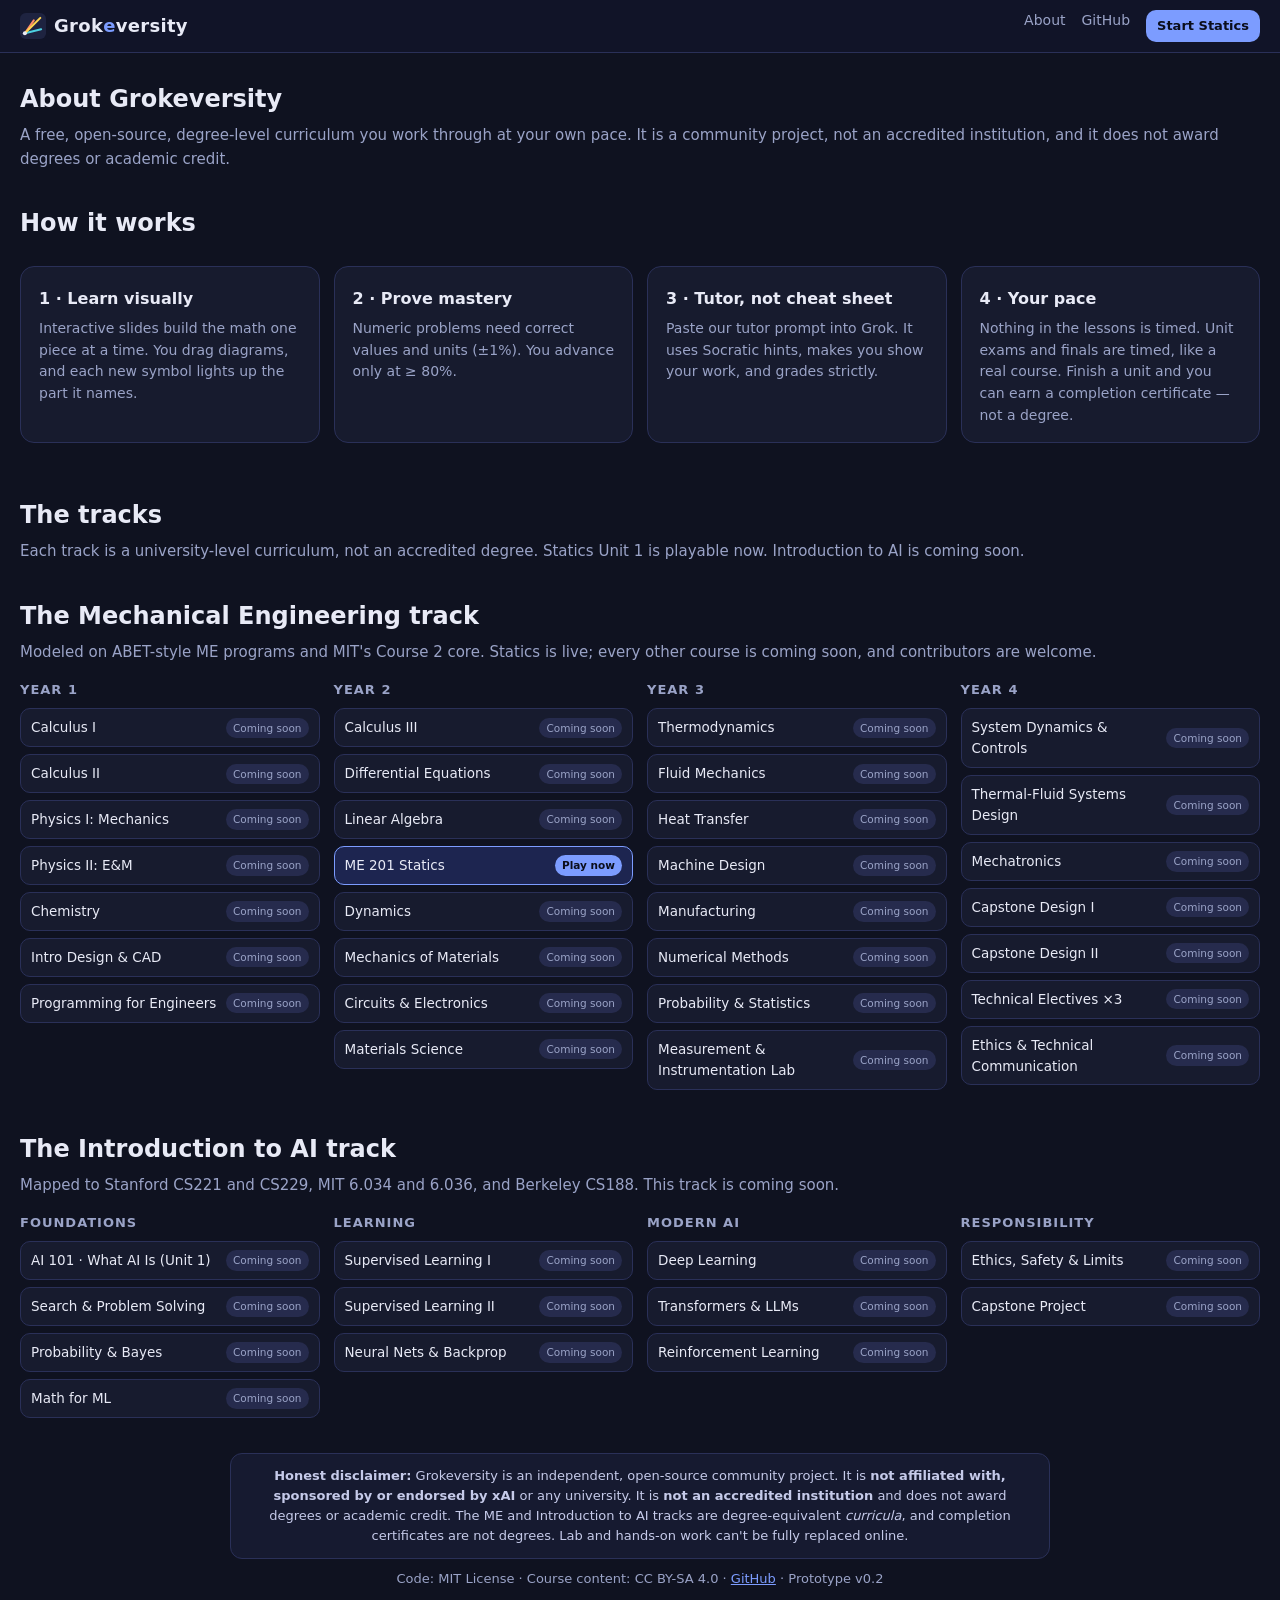
==== prototype/about.html @ 7344899f "Make the hook box draggable with a short Drag the box hint. The first Statics slide now tells you to" ====
<!doctype html>
<html lang="en">
<head>
<meta charset="utf-8">
<meta name="viewport" content="width=device-width, initial-scale=1, viewport-fit=cover">
<meta http-equiv="Cache-Control" content="no-cache, no-store, must-revalidate">
<meta http-equiv="Pragma" content="no-cache">
<title>About — Grokeversity</title>
<meta name="description" content="How Grokeversity works, and the Mechanical Engineering and Introduction to AI curricula. A community project; not an accredited degree.">
<meta name="theme-color" content="#0f1220">
<meta property="og:type" content="website">
<meta property="og:site_name" content="Grokeversity">
<meta property="og:title" content="About — Grokeversity">
<meta property="og:description" content="How Grokeversity works, and the planned Mechanical Engineering and Introduction to AI curricula. Free and open source. Not an accredited degree.">
<meta property="og:image" content="https://ankela.github.io/grokeversity/assets/og.png">
<meta property="og:image:width" content="1200">
<meta property="og:image:height" content="630">
<meta property="og:image:alt" content="Grokeversity: Mechanical Engineering and Introduction to AI. Interactive, university-level lessons.">
<meta property="og:url" content="https://ankela.github.io/grokeversity/about.html">
<meta name="twitter:card" content="summary_large_image">
<meta name="twitter:title" content="About — Grokeversity">
<meta name="twitter:description" content="How Grokeversity works, and the planned Mechanical Engineering and Introduction to AI curricula.">
<meta name="twitter:image" content="https://ankela.github.io/grokeversity/assets/og.png">
<link rel="icon" href="assets/favicon.svg" type="image/svg+xml">
<link rel="icon" href="assets/favicon-32.png" sizes="32x32" type="image/png">
<link rel="apple-touch-icon" href="assets/apple-touch-icon.png">
<link rel="stylesheet" href="app.css?v=048348e5">
</head>
<body class="about">
<header class="top">
  <a class="logo" href="./"><img src="assets/favicon.svg" alt=""><span>Grok<b>e</b>versity</span></a>
  <nav>
    <a href="about.html" aria-current="page">About</a>
    <a href="https://github.com/ANKELA/grokeversity" rel="noopener noreferrer">GitHub</a>
    <a class="btn sm" href="statics/unit-1.html?v=048348e5">Start Statics</a>
  </nav>
</header>

<div class="wrap about-page">
  <h1 class="sec-title" style="margin-top:28px">About Grokeversity</h1>
  <p class="sec-sub">A free, open-source, degree-level curriculum you work through at your own pace. It is a community project, not an accredited institution, and it does not award degrees or academic credit.</p>

  <h2 class="sec-title" id="how">How it works</h2>
  <div class="how">
    <div class="card"><h3>1 · Learn visually</h3><p>Interactive slides build the math one piece at a time. You drag diagrams, and each new symbol lights up the part it names.</p></div>
    <div class="card"><h3>2 · Prove mastery</h3><p>Numeric problems need correct values and units (±1%). You advance only at ≥ 80%.</p></div>
    <div class="card"><h3>3 · Tutor, not cheat sheet</h3><p>Paste our tutor prompt into Grok. It uses Socratic hints, makes you show your work, and grades strictly.</p></div>
    <div class="card"><h3>4 · Your pace</h3><p>Nothing in the lessons is timed. Unit exams and finals are timed, like a real course. Finish a unit and you can earn a completion certificate — not a degree.</p></div>
  </div>

  <h2 class="sec-title" id="tracks">The tracks</h2>
  <p class="sec-sub">Each track is a university-level curriculum, not an accredited degree. Statics Unit 1 is playable now. Introduction to AI is coming soon.</p>

  <h2 class="sec-title" id="track">The Mechanical Engineering track</h2>
  <p class="sec-sub">Modeled on ABET-style ME programs and MIT's Course 2 core. Statics is live; every other course is coming soon, and contributors are welcome.</p>
  <div class="track" id="trackGrid"></div>

  <h2 class="sec-title" id="track-ai">The Introduction to AI track</h2>
  <p class="sec-sub">Mapped to Stanford CS221 and CS229, MIT 6.034 and 6.036, and Berkeley CS188. This track is coming soon.</p>
  <div class="track" id="aiGrid"></div>
</div>

<footer>
  <div class="disc"><b>Honest disclaimer:</b> Grokeversity is an independent, open-source community project. It is <b>not affiliated with, sponsored by or endorsed by xAI</b> or any university. It is <b>not an accredited institution</b> and does not award degrees or academic credit. The ME and Introduction to AI tracks are degree-equivalent <i>curricula</i>, and completion certificates are not degrees. Lab and hands-on work can't be fully replaced online.</div>
  <div>Code: MIT License · Course content: CC BY-SA 4.0 · <a href="https://github.com/ANKELA/grokeversity" rel="noopener noreferrer">GitHub</a> · Prototype v0.2</div>
</footer>
<script src="app.js?v=048348e5"></script>
</body>
</html>
---- prototype/app.css ----
:root{--bg:#0f1220;--panel:#171b2e;--panel2:#1e2340;--ink:#e8eaf6;--mute:#9aa3c7;--acc:#7c9cff;--f1:#ff8a65;--f2:#4dd0e1;--res:#ffd54f;--ok:#66bb6a;--bad:#ef5350;--line:#2a3058}
*{box-sizing:border-box}html{scroll-behavior:smooth}
body{margin:0;font:15px/1.55 Inter,system-ui,-apple-system,Segoe UI,Roboto,sans-serif;background:var(--bg);color:var(--ink)}
a{color:var(--acc)}code{background:#20264a;padding:1px 5px;border-radius:5px;font-size:.92em}
header.top{display:flex;align-items:center;gap:14px;padding:10px 20px;border-bottom:1px solid var(--line);background:rgba(18,21,42,.92);backdrop-filter:blur(8px);position:sticky;top:0;z-index:20}
.logo{font-weight:800;letter-spacing:.3px;font-size:18px;text-decoration:none;color:var(--ink);display:flex;align-items:center;gap:8px}.logo b{color:var(--acc)}
.logo img{width:26px;height:26px}
header.top nav{margin-left:auto;display:flex;gap:16px;font-size:14px}header.top nav a{color:var(--mute);text-decoration:none}header.top nav a:hover{color:var(--ink)}header.top nav a.btn{color:#0b0e1c}
.btn{display:inline-block;background:var(--acc);color:#0b0e1c;border:0;padding:9px 15px;border-radius:10px;cursor:pointer;font:inherit;font-weight:700;text-decoration:none}
.btn.ghost{background:none;color:var(--acc);border:1px solid var(--acc)}.btn:disabled{opacity:.4;cursor:not-allowed}.btn.sm{padding:6px 11px;font-size:13px}
/* landing */
.hero{padding:72px 24px 48px;text-align:center;background:radial-gradient(1200px 400px at 50% -10%,#2b356e 0%,transparent 70%)}
.hero h1{font-size:clamp(30px,5vw,54px);line-height:1.08;margin:0 0 14px;letter-spacing:-.5px}
.hero h1 em{font-style:normal;background:linear-gradient(90deg,#7c9cff,#4dd0e1);-webkit-background-clip:text;background-clip:text;color:transparent}
.hero p.lead{max-width:720px;margin:0 auto 22px;color:#c5cae9;font-size:clamp(15px,2.2vw,18px)}
.hero .ctas{display:flex;gap:10px;justify-content:center;flex-wrap:wrap}
.pills{display:flex;gap:8px;justify-content:center;flex-wrap:wrap;margin-top:22px}
.pill{font-size:12px;border:1px solid var(--line);color:var(--mute);border-radius:99px;padding:4px 10px}
.wrap{max-width:1180px;margin:0 auto;padding:0 20px}
.how{display:grid;grid-template-columns:repeat(4,1fr);gap:14px;margin:10px 0 40px}
.how .card h3{margin:4px 0 6px;font-size:16px}.how .card p{margin:0;color:var(--mute);font-size:14px}
.sec-title{font-size:24px;margin:34px 0 6px}.sec-sub{color:var(--mute);margin:0 0 16px}
.track{display:grid;grid-template-columns:repeat(4,1fr);gap:14px}
.year h4{margin:0 0 8px;font-size:13px;letter-spacing:1px;text-transform:uppercase;color:var(--mute)}
.course{display:flex;justify-content:space-between;align-items:center;gap:8px;background:var(--panel);border:1px solid var(--line);border-radius:10px;padding:8px 10px;margin-bottom:7px;font-size:13.5px}
.course .badge{font-size:10.5px;padding:2px 7px;border-radius:99px;background:#262b4d;color:var(--mute);white-space:nowrap}
.course.live{border-color:var(--acc);background:#1d2550}.course.live .badge{background:var(--acc);color:#0b0e1c;font-weight:700}
.course.live{cursor:pointer}
/* player */
.player{display:grid;grid-template-columns:230px minmax(0,1fr) 330px;border-top:1px solid var(--line);border-bottom:1px solid var(--line);margin-top:40px}
.side{border-right:1px solid var(--line);padding:16px;background:#121528}
.side h4{margin:0 0 8px;font-size:12px;text-transform:uppercase;letter-spacing:1px;color:var(--mute)}
.cbtn{display:flex;justify-content:space-between;gap:6px;width:100%;text-align:left;background:none;border:1px solid transparent;color:var(--ink);padding:8px 10px;border-radius:8px;margin-bottom:4px;cursor:pointer;font:inherit;font-size:14px}
.cbtn:hover{background:var(--panel)}.cbtn.active{background:var(--panel2);border-color:var(--line)}.cbtn.locked{color:#5c6390}
.mastery{margin-top:16px;font-size:13px;color:var(--mute)}.bar{height:8px;background:#262b4d;border-radius:99px;overflow:hidden;margin-top:6px}.bar>i{display:block;height:100%;background:linear-gradient(90deg,#7c9cff,#66bb6a);width:0;transition:width .4s}
.lesson{padding:22px 28px;min-width:0}
.lesson h1{font-size:24px;margin:0 0 4px}.lesson h2{font-size:18px;margin:26px 0 8px}.sub{color:var(--mute);margin:0 0 14px}
.card{background:var(--panel);border:1px solid var(--line);border-radius:14px;padding:16px 18px;margin:14px 0}
.obj{margin:6px 0 0;padding-left:20px}.obj li{margin:2px 0}
.viz{display:grid;grid-template-columns:minmax(0,1fr) 250px;gap:16px;align-items:start}
svg.diagram{background:#0c0f1d;border-radius:12px;border:1px solid var(--line);width:100%;height:auto;touch-action:none;user-select:none;display:block}
.handle{cursor:grab}.handle:active{cursor:grabbing}
.readout{font-size:14px}.readout .row{display:flex;justify-content:space-between;border-bottom:1px dashed var(--line);padding:4px 0}
.k1{color:var(--f1)}.k2{color:var(--f2)}.kr{color:var(--res)}
.readout input[type=range]{width:100%}
.steps .step{opacity:0;transform:translateY(6px);transition:all .35s;max-height:0;overflow:hidden}
.steps .step.show{opacity:1;transform:none;max-height:220px;margin:6px 0}
.q{border-left:3px solid var(--line);padding-left:12px;margin:18px 0}.q.correct{border-color:var(--ok)}.q.wrong{border-color:var(--bad)}
.tag{font-size:11px;padding:2px 7px;border-radius:99px;background:#262b4d;color:var(--mute);margin-left:6px;font-weight:400}
.inrow{display:flex;gap:10px;flex-wrap:wrap;margin:8px 0;align-items:flex-end}
.inrow label{font-size:13px;color:var(--mute)}
.inrow input{background:#0c0f1d;border:1px solid var(--line);color:var(--ink);padding:8px 9px;border-radius:8px;width:150px;font:inherit;font-size:16px}
.fb{font-size:14px;margin-top:6px}.fb.ok{color:var(--ok)}.fb.no{color:#ffab91}
.hint{font-size:14px;color:#c5cae9;background:#20264a;padding:8px 10px;border-radius:8px;margin-top:6px}
.tutor{border-left:1px solid var(--line);background:#121528;display:flex;flex-direction:column;position:sticky;top:51px;height:calc(100vh - 51px)}
.tutor h3{margin:0;padding:14px 16px;font-size:14px;border-bottom:1px solid var(--line)}
.chat{flex:1;overflow:auto;padding:12px 14px}
.msg{padding:9px 11px;border-radius:12px;margin:8px 0;font-size:14px;max-width:92%}.msg.t{background:var(--panel2)}.msg.s{background:#2b356e;margin-left:auto}
.chatin{display:flex;gap:6px;padding:10px;border-top:1px solid var(--line)}
.chatin input{flex:1;min-width:0;background:#0c0f1d;border:1px solid var(--line);color:var(--ink);padding:8px;border-radius:8px;font:inherit;font-size:16px}
.copybox{padding:10px 14px;border-top:1px solid var(--line);font-size:12.5px;color:var(--mute)}
.copybox .btn{width:100%;margin-bottom:6px}
.palette{display:flex;flex-wrap:wrap;gap:8px;margin:10px 0}
.chip{border:1px solid var(--line);background:#0c0f1d;color:var(--ink);padding:6px 10px;border-radius:99px;cursor:pointer;font:inherit;font-size:13px}.chip.on{background:#2b356e;border-color:var(--acc)}
.soon{display:grid;place-items:center;text-align:center;min-height:320px;color:var(--mute)}
footer{padding:28px 20px 40px;color:var(--mute);font-size:13px;text-align:center}
footer .disc{max-width:820px;margin:0 auto 10px;background:#161a30;border:1px solid var(--line);border-radius:12px;padding:12px 16px;color:#c5cae9}
.toast{position:fixed;left:50%;bottom:22px;transform:translateX(-50%) translateY(30px);opacity:0;background:#263070;color:#fff;padding:10px 16px;border-radius:10px;transition:all .3s;z-index:50;font-size:14px}
.toast.show{opacity:1;transform:translateX(-50%)}
@media (max-width:1100px){
  .player{grid-template-columns:minmax(0,1fr)}.player>*{min-width:0}.side{border-right:0;border-bottom:1px solid var(--line)}
  .side .list{display:flex;gap:6px;overflow-x:auto;padding-bottom:4px}.cbtn{white-space:nowrap;width:auto;margin:0}
  .tutor{position:static;height:auto;border-left:0;border-top:1px solid var(--line)}.chat{max-height:300px}
  .viz{grid-template-columns:1fr}.how,.track{grid-template-columns:1fr 1fr}
}
@media (max-width:640px){
  header.top nav a:not(.btn){display:none}.lesson{padding:18px 14px}.how,.track{grid-template-columns:1fr}
  .inrow input{width:100%}.inrow label{flex:1 1 45%}.hero{padding:48px 18px 32px}
}

/* multi-track landing */
.track-cards{display:grid;grid-template-columns:1fr 1fr;gap:16px;margin:8px 0 36px}
.track-card{display:block;background:var(--panel);border:1px solid var(--acc);border-radius:16px;padding:20px 22px;text-decoration:none;color:var(--ink);min-width:0}
.track-card:hover{background:#1d2550}
.track-card h3{margin:8px 0 6px;font-size:22px}
.track-card p{margin:0;color:var(--mute);font-size:14px}
.track-card .badge{background:var(--acc);color:#0b0e1c;font-weight:700;font-size:11px;padding:2px 8px;border-radius:99px}
a.course{text-decoration:none;color:inherit}
.course-hero{padding:48px 24px 28px}
.kicker{letter-spacing:1px;text-transform:uppercase;color:var(--mute);font-size:12px;font-weight:700;margin:0 0 8px}
.viz-gd{grid-template-columns:minmax(0,1fr) minmax(0,1fr);align-items:start}
@media (max-width:1100px){
  .track-cards,.viz-gd{grid-template-columns:1fr}
}
@media (max-width:640px){
  .track-cards{grid-template-columns:1fr}
}

/* Keep KaTeX MathML (accessibility tree) from expanding the page width, especially on mobile. */
.katex-display{max-width:100%;overflow-x:auto;overflow-y:hidden}
.katex-mathml{position:absolute !important;width:0 !important;height:0 !important;overflow:hidden !important;clip-path:inset(50%)}
.lesson,.concept,.hero,.wrap,.player{max-width:100%}

/* ---- Statics interactive slides ---- */
.lesson-slides{display:flex;flex-direction:column;min-width:0;min-height:calc(100vh - 52px);padding:14px 18px 10px}
.lesson-bar{display:flex;align-items:center;justify-content:space-between;gap:10px;margin-bottom:8px}
.lesson-bar h1{font-size:15px;margin:0;letter-spacing:.2px;color:var(--mute);font-weight:700;text-transform:uppercase}
.stage{position:relative;flex:1;overflow:hidden;min-height:460px;background:var(--panel);border:1px solid var(--line);border-radius:16px}
.slide{position:absolute;inset:0;overflow:auto;padding:16px 18px 20px;opacity:0;transform:translateX(48px);pointer-events:none;transition:opacity .4s ease, transform .4s ease}
.slide.on{opacity:1;transform:none;pointer-events:auto;z-index:2}
.slide.exit-left{opacity:0;transform:translateX(-48px);z-index:1}
.slide.exit-right{opacity:0;transform:translateX(48px);z-index:1}
.slide h2{font-size:22px;margin:0 0 8px;line-height:1.2}
.slide p{margin:0 0 10px;max-width:42em}
.slide .sub{margin-bottom:10px}
.term{opacity:0;transform:translateY(8px);display:inline-block;transition:opacity .45s ease, transform .45s ease, color .3s}
.term.in{opacity:1;transform:none}
.term.hot{color:var(--res)}
.hl-on{filter:drop-shadow(0 0 5px currentColor);animation:glow 1.1s ease-in-out infinite}
@keyframes glow{50%{opacity:.55}}
.tap{cursor:pointer}
.tag-pop{font-size:13px;background:#2b356e;color:#e8eaf6;border-radius:8px;padding:4px 8px;pointer-events:none}
.slide-nav{display:flex;align-items:center;gap:10px;padding:10px 2px 4px}
.slide-nav .dots{display:flex;gap:5px;flex:1;flex-wrap:wrap;align-items:center}
.dot{width:9px;height:9px;border-radius:50%;background:#2a3058;border:0;padding:0;cursor:pointer}
.dot:hover{background:#4a5380}
.dot.on{background:var(--acc)}
.dot.quiz{box-shadow:0 0 0 2px #2a3058;background:#3d5a3d}
.dot.quiz.on{background:var(--ok)}
#slidePos{font-size:12px;color:var(--mute);white-space:nowrap}
.check{border-left:3px solid var(--acc);padding:8px 0 8px 12px;margin-top:8px}
.choices{display:flex;flex-wrap:wrap;gap:8px;margin:8px 0}
.choices button{background:#0c0f1d;color:var(--ink);border:1px solid var(--line);border-radius:10px;padding:8px 12px;font:inherit;cursor:pointer}
.choices button:hover{border-color:var(--acc)}
.choices button.right{border-color:var(--ok);background:#15301c}
.choices button.wrong{border-color:var(--bad)}
.support-grid{display:grid;grid-template-columns:repeat(4,1fr);gap:8px;margin:10px 0}
.support-card{background:#0c0f1d;border:1px solid var(--line);border-radius:12px;padding:10px 8px;text-align:center;cursor:pointer;color:var(--ink);font:inherit}
.support-card.on{border-color:var(--acc);background:#1d2550}
.support-card b{display:block;margin-top:4px;font-size:13px}
.trig-backdrop{position:fixed;inset:0;background:rgba(8,10,20,.55);z-index:40;opacity:0;pointer-events:none;transition:opacity .3s}
.trig-backdrop.on{opacity:1;pointer-events:auto}
.trig-panel{position:fixed;right:16px;top:64px;bottom:16px;width:min(420px,calc(100% - 32px));background:#171b2e;border:1px solid var(--line);border-radius:16px;z-index:41;padding:16px 18px;overflow:auto;transform:translateX(20px);opacity:0;pointer-events:none;transition:opacity .3s, transform .3s;box-shadow:0 16px 50px #0008}
.trig-panel.on{opacity:1;transform:none;pointer-events:auto}
.trig-panel h2{margin:0 20px 8px 0}
.share{display:flex;gap:8px;margin:10px 0;align-items:stretch}
.share .bar{flex:1;height:14px;border-radius:99px;background:#262b4d;overflow:hidden;display:flex}
.share .bar i{display:block;height:100%}
.q-mount .q{margin:8px 0}
@media (prefers-reduced-motion:reduce){
  .slide,.term,.trig-panel,.trig-backdrop{transition:none}
}
@media (max-width:1100px){
  .lesson-slides{min-height:0;padding:12px}
  .stage{min-height:400px}
  .support-grid{grid-template-columns:1fr 1fr}
}
@media (max-width:640px){
  .lesson-slides{padding:10px 10px 6px}
  .slide{padding:12px}
  .support-grid{grid-template-columns:1fr 1fr}
}

/* ---- dedicated lesson page: one screen, no landing chrome ---- */
html.lesson-page{
  height:100%;
  overflow:hidden;
  overscroll-behavior:none;
}
html.lesson-page body{
  position:fixed;
  inset:0;
  width:100%;
  height:100%;
  overflow:hidden;
  overscroll-behavior:none;
  margin:0;
}
.lesson-app{
  height:100%;
  width:100%;
  max-height:100dvh;
  display:flex;
  flex-direction:column;
  overflow:hidden;
  background:var(--bg);
  transform:none;
}
.lesson-top{
  flex:0 0 auto;
  display:flex;
  align-items:center;
  gap:8px;
  padding:6px 10px;
  border-bottom:1px solid var(--line);
  min-height:44px;
  background:rgba(18,21,42,.96);
  z-index:20;
  position:relative;
  top:auto;
}
.lesson-top .logo{font-size:16px; flex:0 0 auto}
.lesson-top .crumb{
  flex:1;
  min-width:0;
  font-size:13px;
  color:var(--mute);
  white-space:nowrap;
  overflow:hidden;
  text-overflow:ellipsis;
}
.lesson-top #slidePos{font-size:12px; color:var(--mute); white-space:nowrap; flex:0 0 auto}
.lesson-top .btn.sm{padding:5px 9px; font-size:12px}
.stage-wrap{
  flex:1 1 auto;
  min-height:0;
  position:relative;
  overflow:hidden;
}
.lesson-page .concept{
  position:absolute;
  inset:0;
  overflow:hidden;
  min-height:0;
}
.lesson-page .concept[hidden]{display:none !important}
.lesson-page .stage{
  position:absolute;
  inset:0;
  overflow:hidden;
  min-height:0;
  border:0;
  border-radius:0;
  background:var(--panel);
}
.lesson-page .slide{
  position:absolute;
  inset:0;
  overflow:auto;
  overscroll-behavior:contain;
  padding:12px 16px 16px;
  min-height:0;
}
.lesson-page .slide:not(.on):not(.exit-left):not(.exit-right){visibility:hidden}
.lesson-page .slide h2{font-size:20px; margin:0 0 6px}
.lesson-page .slide p{margin:0 0 8px}
.lesson-page .slide-nav{
  flex:0 0 auto;
  padding:6px 12px 8px;
  border-top:1px solid var(--line);
  background:#121528;
}
.lesson-page svg.diagram{max-height:min(280px, 36dvh); min-height:140px; width:100%; height:auto; aspect-ratio:var(--diagram-ar, 2 / 1); overflow:visible; touch-action:none; -webkit-user-select:none}
.lesson-page .viz{grid-template-columns:minmax(0,1fr) minmax(150px, 220px); gap:10px; align-items:start}
.eqcheck{font-size:13px; color:var(--mute); margin-top:8px; line-height:1.45}
.eqcheck div{border-bottom:1px dashed var(--line); padding:3px 0}
.drawer-back{
  position:fixed; inset:0;
  background:rgba(8,10,20,.55);
  z-index:40;
  opacity:0; pointer-events:none;
  transition:opacity .3s;
}
.drawer-back.on{opacity:1; pointer-events:auto}
.drawer{
  position:fixed; top:0; bottom:0;
  width:min(340px, 92vw);
  z-index:41;
  background:#121528;
  overflow:auto;
  transition:transform .3s, opacity .3s;
  box-shadow:0 0 40px #0008;
}
.drawer-left{left:0; transform:translateX(-105%); border-right:1px solid var(--line); padding:16px}
.drawer-right{right:0; transform:translateX(105%); border-left:1px solid var(--line)}
.drawer.on, .drawer.drawer-left.on, .drawer.drawer-right.on{transform:none}
.lesson-page .tutor{
  position:fixed;
  top:0; bottom:0; right:0;
  height:auto;
  max-height:100dvh;
  display:flex;
  flex-direction:column;
  overflow:hidden;
}
@media (prefers-reduced-motion:reduce){
  .drawer, .drawer-back{transition:none}
}
@media (max-width:700px){
  .lesson-page .viz{grid-template-columns:1fr}
  .lesson-page svg.diagram{max-height:28dvh}
  .lesson-page .slide{padding:8px 10px 12px}
  .lesson-page .slide h2{font-size:17px}
  .lesson-top .crumb{font-size:12px}
  .lesson-top .logo span{display:none}
}

.q-actions{display:flex;flex-wrap:wrap;gap:8px;margin:8px 0 4px;align-items:center}
.q-actions .btn{min-height:44px}
.check .q-actions, .q .q-actions{position:relative;z-index:2}
.lesson-page .slide-nav{z-index:25; padding-bottom:max(8px, env(safe-area-inset-bottom, 0px))}
html.kb-open .lesson-page .slide.on{
  padding-bottom:calc(var(--kb, 0px) + 12px + env(safe-area-inset-bottom, 0px));
}
.lesson-page input, .lesson-page textarea, .lesson-page button, .lesson-page select,
.lesson input, .lesson textarea, .lesson button, .lesson select{
  touch-action:manipulation;
  -webkit-user-select:text;
}
html.lesson-page input:not([type=range]):not([type=checkbox]):not([type=radio]):not([type=hidden]),
html.lesson-page textarea,
html.lesson-page select,
.lesson input:not([type=range]):not([type=checkbox]):not([type=radio]):not([type=hidden]),
.lesson textarea,
.lesson select{
  font-size:16px;
}
.lesson-page button, .lesson button, .choices button{ -webkit-user-select:none; }

/* Quiz rewards: XP bar, confetti, cards. Confetti never captures clicks. */
.fun-confetti{position:fixed;inset:0;width:100%;height:100%;pointer-events:none;z-index:80}
.fun-bar{display:flex;align-items:center;gap:8px;padding:4px 12px;background:#121528;border-bottom:1px solid var(--line);font-size:12px;color:var(--mute);position:relative;z-index:26;flex:0 0 auto;min-height:32px}
.fun-bar-page{position:sticky;top:0;z-index:30}
.fun-level{font-weight:700;color:var(--acc);white-space:nowrap}
.fun-meter{flex:1;height:8px;background:#2a3058;border-radius:99px;overflow:hidden;min-width:40px}
.fun-meter i{display:block;height:100%;width:0;background:linear-gradient(90deg,#ff8a65,#ffd54f,#7c9cff);border-radius:99px;transition:width .4s ease}
.fun-xp,.fun-streak,.fun-daily{white-space:nowrap;font-variant-numeric:tabular-nums}
.fun-gear{background:none;border:1px solid var(--line);color:var(--acc);border-radius:8px;padding:2px 8px;cursor:pointer;font:inherit;min-height:28px}
.fun-pop{position:absolute;right:8px;top:calc(100% + 6px);width:min(340px,94vw);max-height:min(70dvh,520px);overflow:auto;background:#121528;border:1px solid var(--line);border-radius:12px;padding:12px;box-shadow:0 12px 40px #0008;z-index:40;color:var(--ink);font-size:13px}
.fun-pop h4{margin:12px 0 6px;font-size:13px}
.fun-tog{display:flex;align-items:center;gap:8px;margin:6px 0}
.fun-tog input{accent-color:var(--acc)}
.fun-badges{margin:0;padding-left:18px}
.fun-card{border:1px solid var(--line);border-radius:10px;padding:8px 10px;margin:8px 0;background:#0c0f1d}
.fun-card.rare{border-color:#ffd54f}
.fun-card h5{margin:0 0 4px;font-size:13px;color:#ffd54f}
.fun-card p{margin:0;color:var(--mute);font-size:12px;line-height:1.45}
.fun-toast{position:fixed;left:50%;bottom:max(72px, calc(12px + env(safe-area-inset-bottom)));transform:translate(-50%, 16px);background:#1e2340;color:var(--ink);border:1px solid var(--acc);border-radius:12px;padding:10px 14px;font-size:13px;z-index:85;pointer-events:none;opacity:0;transition:opacity .25s ease, transform .25s ease;max-width:min(420px,92vw);text-align:center;box-shadow:0 8px 24px #0006}
.fun-toast.show{opacity:1;transform:translate(-50%, 0)}
.mute{color:var(--mute);font-weight:400}
@media (prefers-reduced-motion:reduce){
  .fun-meter i, .fun-toast{transition:none}
}
@media (max-width:700px){
  .fun-bar{padding:4px 8px;gap:6px;font-size:11px}
  .fun-daily{display:none}
}

.inrow label{min-width:0;max-width:100%}
.unit-field{display:flex;align-items:stretch;gap:6px;width:100%;max-width:min(320px,100%);min-width:0}
.unit-field input{
  flex:1 1 6em;
  min-width:0;
  min-height:44px;
  width:auto !important;
  max-width:100%;
  font-size:16px;
  padding:8px 10px;
  border-radius:8px;
}
.unit-field .unit-select, select.unit-select{
  flex:0 1 auto;
  min-width:4.6em;
  max-width:8.5em;
  min-height:44px;
  padding:8px 8px;
  font:inherit;
  font-size:16px;
  font-weight:600;
  color:#0b0e1c;
  background:#eef0fb;
  color-scheme:light;
  border:1px solid var(--line);
  border-radius:8px;
  appearance:auto;
  -webkit-appearance:menulist;
  touch-action:manipulation;
}
@media (max-width:700px){
  .inrow label{flex:1 1 100%}
  .unit-field{max-width:100%}
  .unit-field input, .unit-field .unit-select, select.unit-select{min-height:46px}
}

/* compact home page */
html.home, body.home{min-height:100dvh;overflow-x:hidden}
body.home{display:flex;flex-direction:column;margin:0}
body.home .top{padding:8px 20px}
body.home .home-main{
  flex:1 1 auto;
  display:flex;
  flex-direction:column;
  justify-content:center;
  width:100%;
  max-width:720px;
  margin:0 auto;
  padding:16px 20px 12px;
  text-align:center;
  min-width:0;
}
body.home h1{
  font-size:clamp(26px,4.2vw,40px);
  line-height:1.12;
  margin:0 0 10px;
  letter-spacing:-.4px;
}
body.home .lead{
  margin:0 auto 16px;
  max-width:36em;
  color:#c5cae9;
  font-size:16px;
}
body.home .home-cta{margin:0 0 18px}
body.home .btn-lg{font-size:18px;padding:14px 28px;min-height:48px}
.course-list{
  display:grid;
  grid-template-columns:1fr 1fr;
  gap:12px;
  list-style:none;
  padding:0;
  margin:0 0 16px;
  text-align:left;
}
.course-card{
  display:block;
  background:var(--panel);
  border:1px solid var(--line);
  border-radius:14px;
  padding:14px 16px;
  text-decoration:none;
  color:inherit;
  min-width:0;
  min-height:100%;
}
.course-card.is-live{border-color:var(--acc)}
.course-card.is-live:hover{background:#1d2550}
.course-card h2{margin:8px 0 4px;font-size:18px}
.course-card p{margin:0;color:var(--mute);font-size:13.5px}
.course-card .badge{display:inline-block}
.course-card.is-soon{
  opacity:.55;
  filter:grayscale(.7);
  cursor:default;
  pointer-events:none;
  user-select:none;
  -webkit-user-select:none;
}
.cert-note{color:var(--mute);font-size:13px;margin:0 0 8px;line-height:1.45}
.home-links{font-size:14px;margin:0;color:var(--mute)}
body.home footer{padding:12px 20px 16px}
body.home .disc{max-width:720px;padding:10px 14px;margin:0 auto 8px}
@media (max-width:640px){
  .course-list{grid-template-columns:1fr}
  body.home .top, body.about .top{padding:8px 14px}
  body.home header.top nav a:not(.btn),
  body.about header.top nav a:not(.btn){display:inline}
  body.home header.top nav,
  body.about header.top nav{gap:10px;font-size:13px;flex-wrap:wrap;justify-content:flex-end}
  body.home .home-main{padding:10px 16px 8px;justify-content:flex-start}
  body.home h1{font-size:26px}
  body.home .lead{font-size:15px;margin-bottom:12px}
}

/* ---- thumb-reach interactive layout ---- */
.thumb-layout{
  display:grid;
  grid-template-columns:minmax(0,1fr) minmax(150px,240px);
  grid-template-rows:auto minmax(0,1fr);
  grid-template-areas:"copy copy" "viz readout";
  gap:10px;
  min-height:0;
  height:100%;
  align-items:stretch;
}
.thumb-layout > .slide-copy{grid-area:copy; min-width:0}
.thumb-layout > .viz{grid-area:viz; min-width:0; min-height:0; display:flex; flex-direction:column; gap:6px}
.thumb-layout > .readout{grid-area:readout; min-width:0; overflow:auto}
.thumb-layout .thumb-controls{flex:0 0 auto}
.thumb-layout .is-output{width:100%}
.lesson-page .slide.thumb-ready{
  display:flex;
  flex-direction:column;
  overflow:hidden;
  min-height:0;
}
.lesson-page .slide.thumb-ready > .thumb-layout{flex:1 1 auto; min-height:0}
.card > .thumb-layout{height:auto; grid-template-rows:auto auto}

@media (max-width:700px), (pointer:coarse){
  .lesson-page .slide.thumb-ready{padding-bottom:8px}
  .thumb-layout{
    display:flex;
    flex-direction:column;
    gap:6px;
    height:100%;
    min-height:0;
    overflow:hidden;
  }
  .thumb-layout > .viz{display:contents}
  .thumb-layout > .readout{
    order:1;
    flex:0 1 auto;
    max-height:30%;
    overflow:auto;
    -webkit-overflow-scrolling:touch;
    background:#121528;
    border:1px solid var(--line);
    border-radius:10px;
    padding:8px 10px;
    z-index:2;
    overscroll-behavior:contain;
  }
  .thumb-layout svg.diagram.is-output{
    order:2;
    flex:0 0 auto;
    max-height:18dvh;
    min-height:72px;
    width:100%;
  }
  .thumb-layout > .slide-copy{
    order:3;
    flex:0 1 auto;
    max-height:22%;
    min-height:0;
    overflow:auto;
    -webkit-overflow-scrolling:touch;
    overscroll-behavior:contain;
  }
  .thumb-layout > .slide-copy h2{font-size:16px;margin:0 0 4px}
  .thumb-layout > .slide-copy p{margin:0 0 6px;font-size:14px}
  .thumb-layout svg.diagram:not(.is-output),
  .thumb-layout .thumb-diagram{
    order:4;
    flex:1 1 auto;
    min-height:120px;
    max-height:none;
    width:100%;
  }
  .lesson-page .thumb-layout svg.diagram:not(.is-output){
    max-height:none;
    min-height:120px;
  }
  .thumb-layout .thumb-controls{
    order:5;
    flex:0 0 auto;
    padding-top:2px;
  }
  .thumb-layout .support-grid{order:4; flex:1 1 auto}
  .card > .thumb-layout{
    height:auto;
    max-height:none;
    overflow:visible;
  }
  .card > .thumb-layout > .readout{max-height:none}
  .card > .thumb-layout > .slide-copy{max-height:none}
  #trigPanel.thumb-ready,
  #trigPanel .thumb-layout{
    display:flex;
    flex-direction:column;
    height:100%;
    min-height:0;
  }
}

@media (max-width:700px){
  .lesson-page .slide.thumb-ready svg.diagram:not(.is-output){max-height:none}
}

/* Hook slide: static handle cue, fades after first touch (no pulse) */
#ropeSvg .rope-nudge,
#ropeSvg .rope-nudge-glow,
#ropeSvg .rope-drag-hint{
  opacity:1;
  transition:opacity .55s ease;
}
#ropeSvg.hint-seen .rope-nudge,
#ropeSvg.hint-seen .rope-nudge-glow,
#ropeSvg.hint-seen .rope-drag-hint{opacity:0}
#signLabel:empty{display:none}
@media (prefers-reduced-motion:reduce){
  #ropeSvg .rope-nudge,
  #ropeSvg .rope-nudge-glow,
  #ropeSvg .rope-drag-hint{transition:none}
}
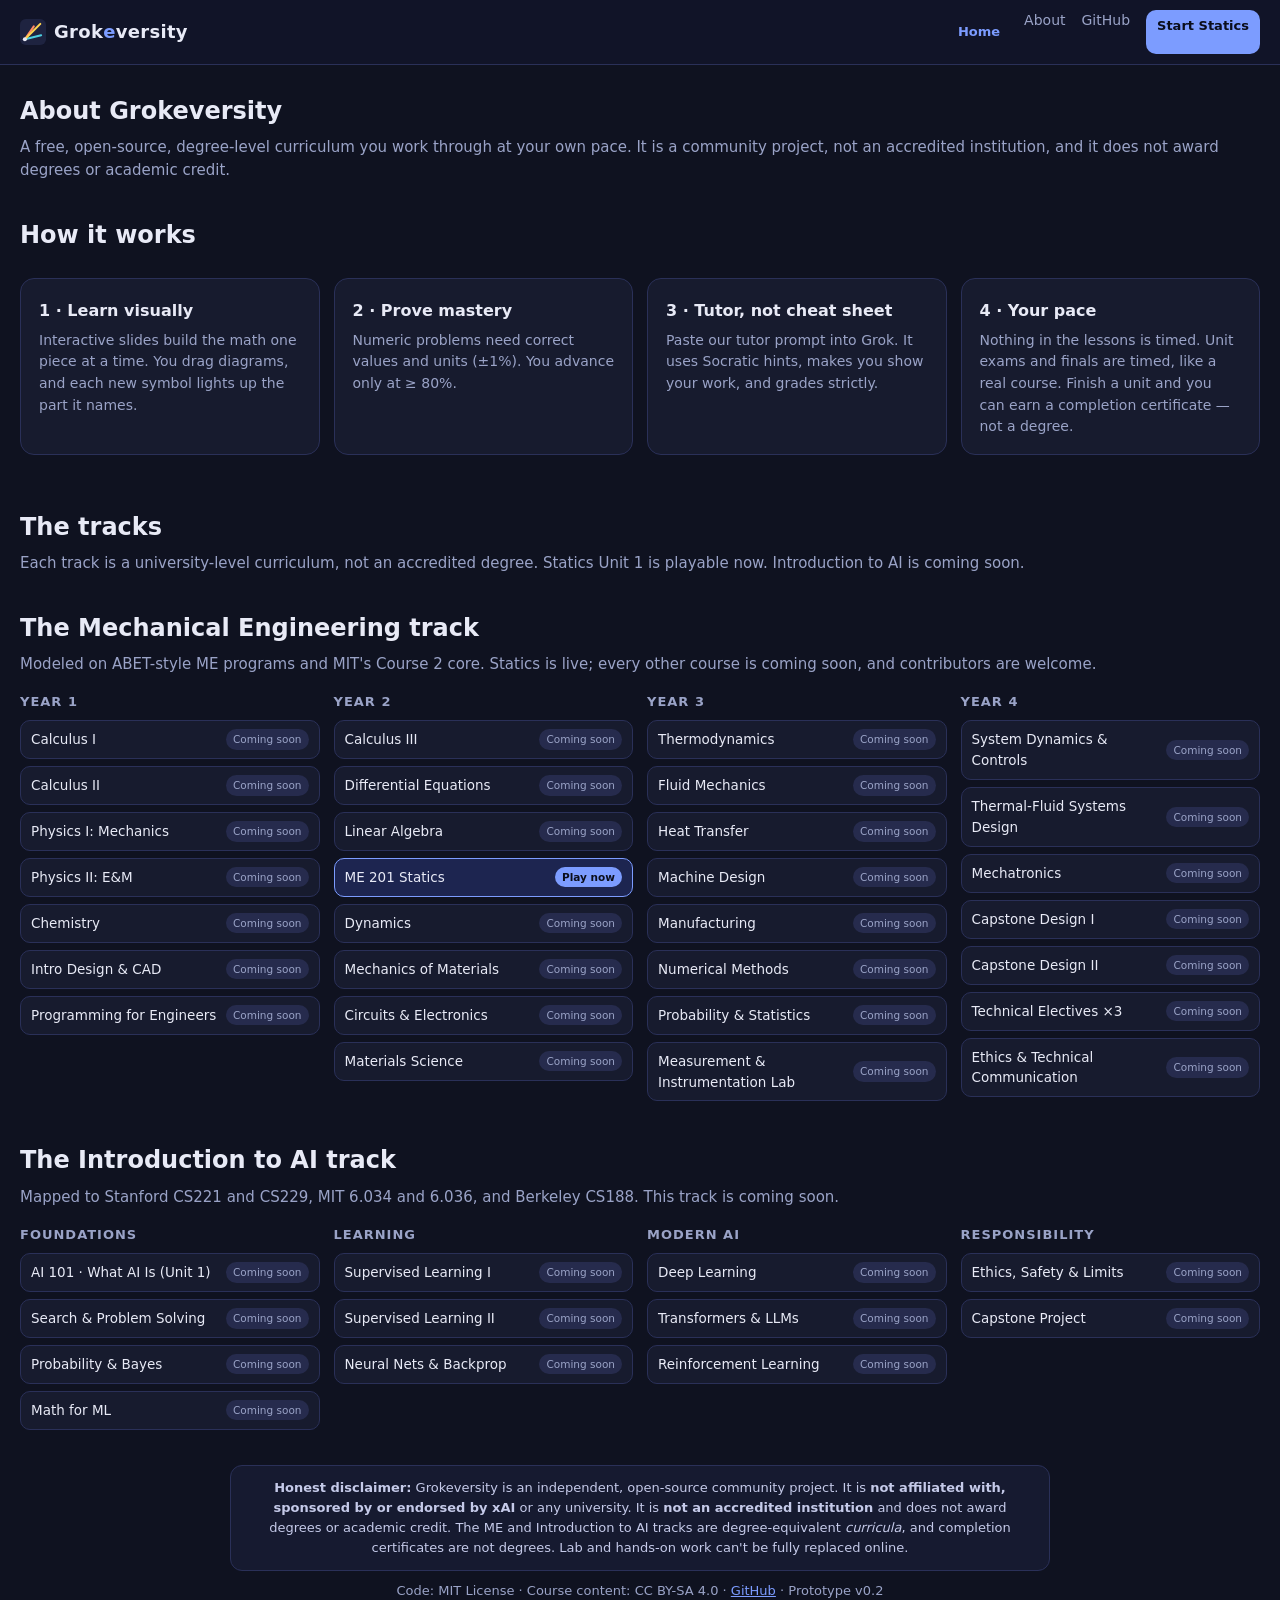
==== commit 5081aaf7: "Randomize Unit 1 quiz problems and add a Home link on every page. Numeric Statics and Intro AI quizz" ====
--- a/prototype/about.html
+++ b/prototype/about.html
@@ -24,15 +24,16 @@
 <link rel="icon" href="assets/favicon.svg" type="image/svg+xml">
 <link rel="icon" href="assets/favicon-32.png" sizes="32x32" type="image/png">
 <link rel="apple-touch-icon" href="assets/apple-touch-icon.png">
-<link rel="stylesheet" href="app.css?v=048348e5">
+<link rel="stylesheet" href="app.css?v=bf78855e">
 </head>
 <body class="about">
 <header class="top">
   <a class="logo" href="./"><img src="assets/favicon.svg" alt=""><span>Grok<b>e</b>versity</span></a>
   <nav>
+    <a class="home-link" href="./">Home</a>
     <a href="about.html" aria-current="page">About</a>
     <a href="https://github.com/ANKELA/grokeversity" rel="noopener noreferrer">GitHub</a>
-    <a class="btn sm" href="statics/unit-1.html?v=048348e5">Start Statics</a>
+    <a class="btn sm" href="statics/unit-1.html?v=bf78855e">Start Statics</a>
   </nav>
 </header>
 
@@ -64,6 +65,6 @@
   <div class="disc"><b>Honest disclaimer:</b> Grokeversity is an independent, open-source community project. It is <b>not affiliated with, sponsored by or endorsed by xAI</b> or any university. It is <b>not an accredited institution</b> and does not award degrees or academic credit. The ME and Introduction to AI tracks are degree-equivalent <i>curricula</i>, and completion certificates are not degrees. Lab and hands-on work can't be fully replaced online.</div>
   <div>Code: MIT License · Course content: CC BY-SA 4.0 · <a href="https://github.com/ANKELA/grokeversity" rel="noopener noreferrer">GitHub</a> · Prototype v0.2</div>
 </footer>
-<script src="app.js?v=048348e5"></script>
+<script src="app.js?v=bf78855e"></script>
 </body>
 </html>
--- a/prototype/app.css
+++ b/prototype/app.css
@@ -3,8 +3,11 @@
 body{margin:0;font:15px/1.55 Inter,system-ui,-apple-system,Segoe UI,Roboto,sans-serif;background:var(--bg);color:var(--ink)}
 a{color:var(--acc)}code{background:#20264a;padding:1px 5px;border-radius:5px;font-size:.92em}
 header.top{display:flex;align-items:center;gap:14px;padding:10px 20px;border-bottom:1px solid var(--line);background:rgba(18,21,42,.92);backdrop-filter:blur(8px);position:sticky;top:0;z-index:20}
-.logo{font-weight:800;letter-spacing:.3px;font-size:18px;text-decoration:none;color:var(--ink);display:flex;align-items:center;gap:8px}.logo b{color:var(--acc)}
+.logo{font-weight:800;letter-spacing:.3px;font-size:18px;text-decoration:none;color:var(--ink);display:flex;align-items:center;justify-content:center;gap:8px;min-height:44px;min-width:44px}.logo b{color:var(--acc)}
 .logo img{width:26px;height:26px}
+.home-link{display:inline-flex;align-items:center;justify-content:center;min-width:44px;min-height:44px;padding:0 8px;color:var(--acc);text-decoration:none;font-size:13px;font-weight:700;flex:0 0 auto;border-radius:8px}
+.home-link:hover,.home-link:focus{color:var(--ink);outline:none}
+header.top nav a.home-link{color:var(--acc)}
 header.top nav{margin-left:auto;display:flex;gap:16px;font-size:14px}header.top nav a{color:var(--mute);text-decoration:none}header.top nav a:hover{color:var(--ink)}header.top nav a.btn{color:#0b0e1c}
 .btn{display:inline-block;background:var(--acc);color:#0b0e1c;border:0;padding:9px 15px;border-radius:10px;cursor:pointer;font:inherit;font-weight:700;text-decoration:none}
 .btn.ghost{background:none;color:var(--acc);border:1px solid var(--acc)}.btn:disabled{opacity:.4;cursor:not-allowed}.btn.sm{padding:6px 11px;font-size:13px}
@@ -74,7 +77,9 @@
   .viz{grid-template-columns:1fr}.how,.track{grid-template-columns:1fr 1fr}
 }
 @media (max-width:640px){
-  header.top nav a:not(.btn){display:none}.lesson{padding:18px 14px}.how,.track{grid-template-columns:1fr}
+  header.top nav a:not(.btn){display:none}
+  header.top nav a.home-link{display:inline-flex}
+  .lesson{padding:18px 14px}.how,.track{grid-template-columns:1fr}
   .inrow input{width:100%}.inrow label{flex:1 1 45%}.hero{padding:48px 18px 32px}
 }
 
@@ -286,6 +291,10 @@
 @media (prefers-reduced-motion:reduce){
   .drawer, .drawer-back{transition:none}
 }
+.lesson-top .home-link{font-size:12px;padding:0 6px;margin:0}
+.q-fig{margin:6px 0 8px}
+.q-diagram{display:block;width:100%;max-width:420px;height:auto;max-height:150px;background:#0c101c;border:1px solid rgba(255,255,255,.08);border-radius:10px}
+.q-sol{margin:0 0 8px;font-size:.95em;line-height:1.45}
 @media (max-width:700px){
   .lesson-page .viz{grid-template-columns:1fr}
   .lesson-page svg.diagram{max-height:28dvh}
@@ -293,10 +302,15 @@
   .lesson-page .slide h2{font-size:17px}
   .lesson-top .crumb{font-size:12px}
   .lesson-top .logo span{display:none}
+  .lesson-top{gap:6px;flex-wrap:nowrap}
+}
+@media (max-width:420px){
+  .lesson-top #slidePos{display:none}
 }
 
 .q-actions{display:flex;flex-wrap:wrap;gap:8px;margin:8px 0 4px;align-items:center}
 .q-actions .btn{min-height:44px}
+.q-actions [hidden],.btn[hidden]{display:none !important}
 .check .q-actions, .q .q-actions{position:relative;z-index:2}
 .lesson-page .slide-nav{z-index:25; padding-bottom:max(8px, env(safe-area-inset-bottom, 0px))}
 html.kb-open .lesson-page .slide.on{
@@ -399,19 +413,35 @@
   min-width:0;
 }
 body.home h1{
-  font-size:clamp(26px,4.2vw,40px);
-  line-height:1.12;
-  margin:0 0 10px;
-  letter-spacing:-.4px;
+  font-size:clamp(20px,3.2vw,32px);
+  line-height:1.15;
+  margin:0 0 6px;
+  letter-spacing:-.3px;
 }
 body.home .lead{
-  margin:0 auto 16px;
+  margin:0 auto 10px;
   max-width:36em;
   color:#c5cae9;
-  font-size:16px;
-}
-body.home .home-cta{margin:0 0 18px}
-body.home .btn-lg{font-size:18px;padding:14px 28px;min-height:48px}
+  font-size:15px;
+}
+.home-demo{
+  width:100%;
+  max-width:640px;
+  margin:0 auto 10px;
+  padding:10px 12px;
+  text-align:left;
+}
+.home-demo svg.diagram{
+  max-height:200px;
+  width:100%;
+  height:auto;
+  touch-action:none;
+}
+.home-demo .readout{font-size:13px}
+.home-demo .readout .row{padding:3px 0}
+.home-demo .thumb-layout{height:auto}
+body.home .home-cta{margin:0 0 12px}
+body.home .btn-lg{font-size:17px;padding:12px 24px;min-height:46px}
 .course-list{
   display:grid;
   grid-template-columns:1fr 1fr;
@@ -456,9 +486,22 @@
   body.about header.top nav a:not(.btn){display:inline}
   body.home header.top nav,
   body.about header.top nav{gap:10px;font-size:13px;flex-wrap:wrap;justify-content:flex-end}
-  body.home .home-main{padding:10px 16px 8px;justify-content:flex-start}
-  body.home h1{font-size:26px}
-  body.home .lead{font-size:15px;margin-bottom:12px}
+  body.home .home-main{padding:8px 14px 6px;justify-content:flex-start}
+  body.home h1{font-size:22px;margin-bottom:4px}
+  body.home .lead{font-size:13.5px;margin-bottom:8px}
+  body.home .course-list{grid-template-columns:1fr 1fr;margin-bottom:8px}
+  body.home .course-card{padding:10px 12px}
+  body.home .course-card h2{font-size:15px;margin:4px 0 2px}
+  body.home .course-card p{font-size:12px}
+  body.home .home-demo{padding:8px 10px;margin-bottom:8px}
+  body.home .home-demo svg.diagram{max-height:168px}
+  body.home .home-cta{margin:0 0 8px}
+  body.home .cert-note{font-size:12px;margin:0 0 4px}
+  body.home footer{padding:8px 14px 10px}
+}
+@media (max-width:700px), (pointer:coarse){
+  .home-demo .thumb-layout > .readout{max-height:none}
+  .home-demo svg.diagram:not(.is-output){min-height:120px;max-height:168px;flex:0 0 auto}
 }
 
 /* ---- thumb-reach interactive layout ---- */
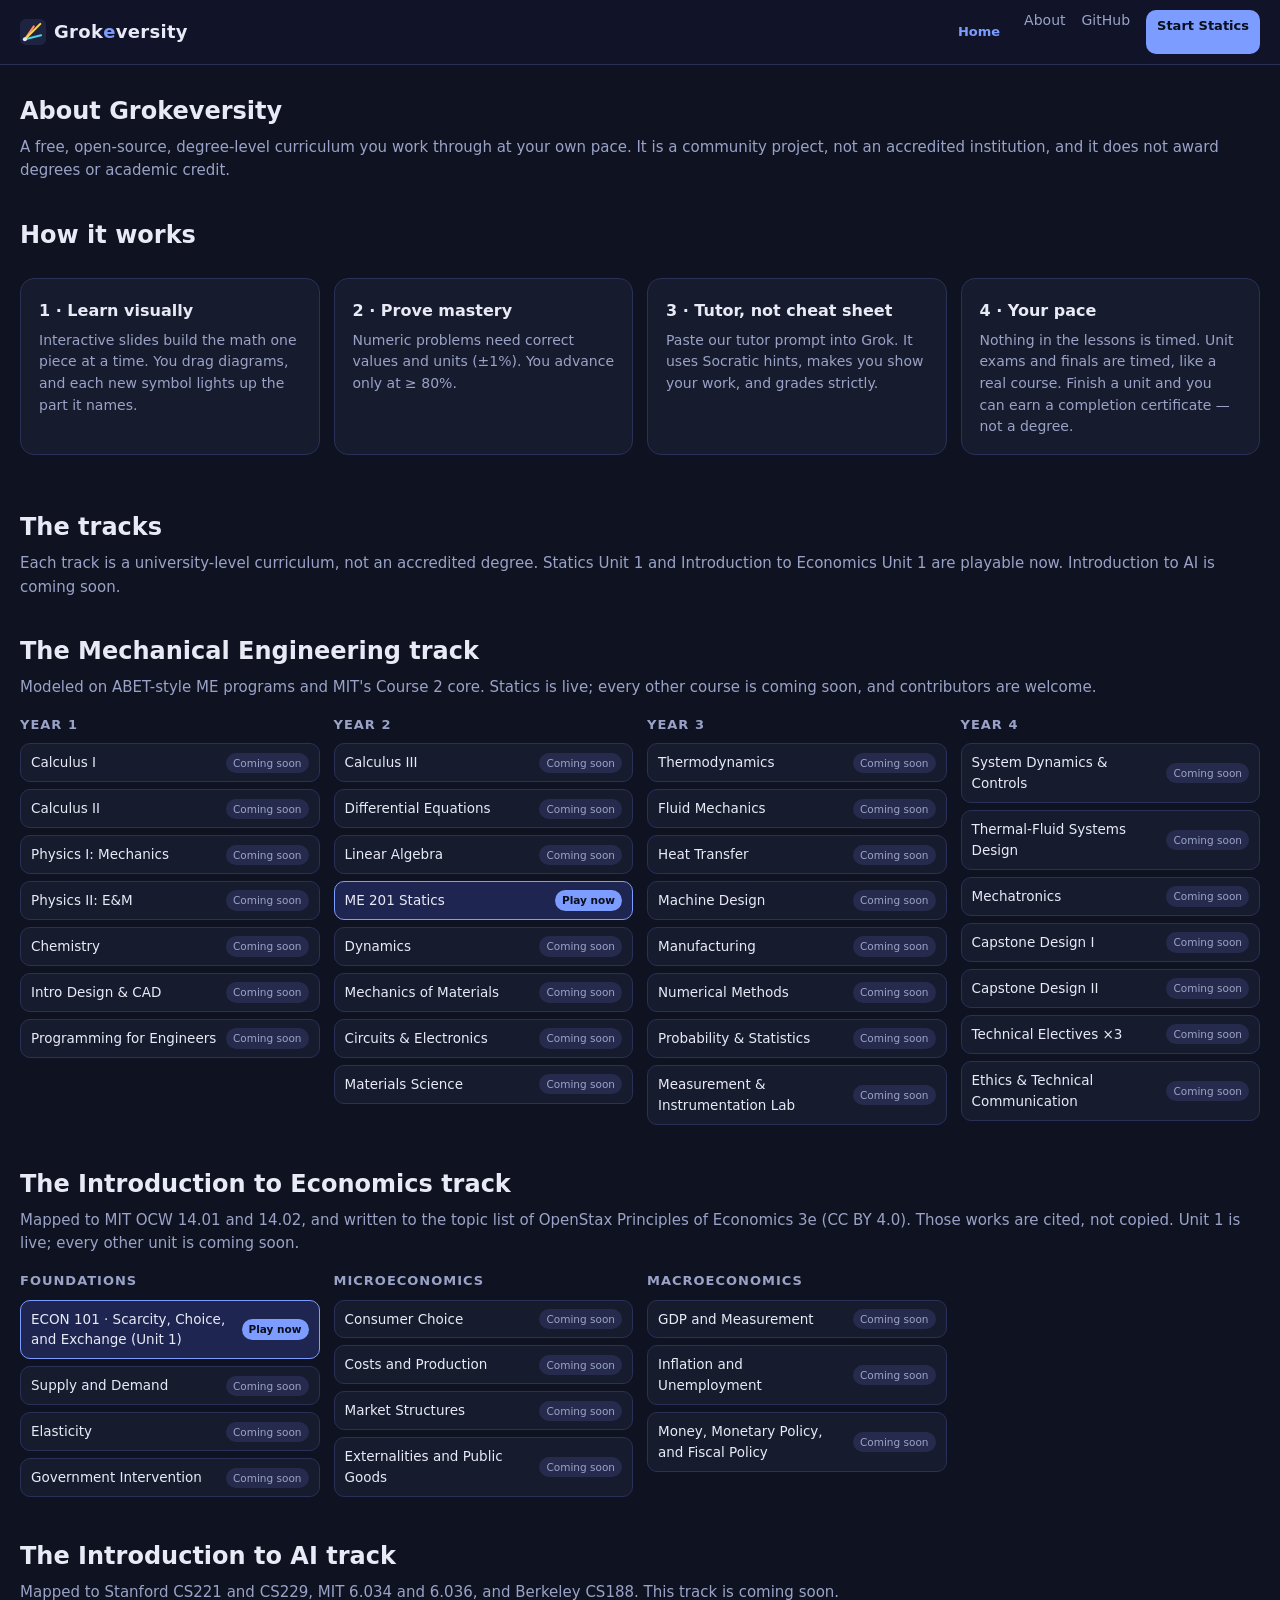
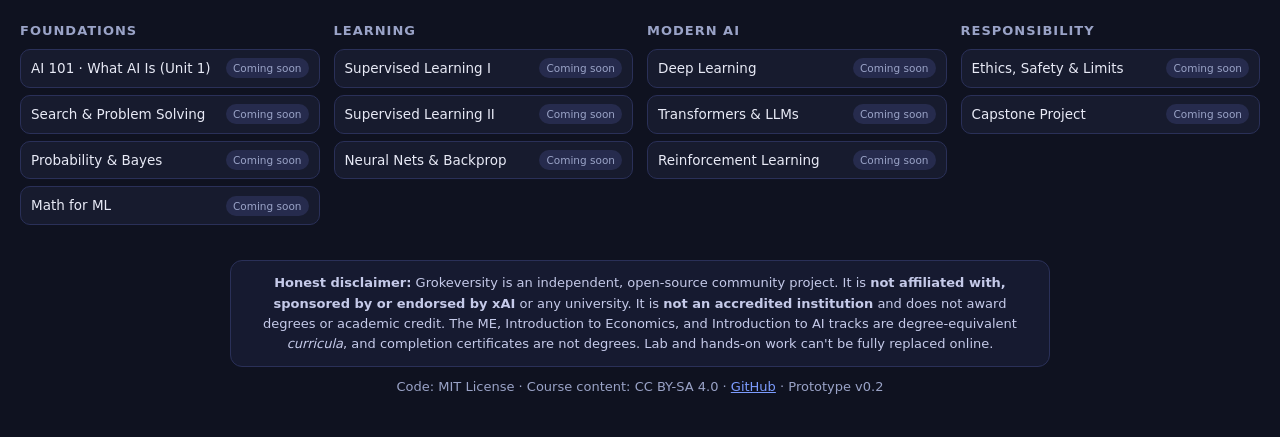
==== commit d303e988: "Add a playable Introduction to Economics (ECON 101) Unit 1 course. Scarcity, the PPF, comparative ad" ====
--- a/prototype/about.html
+++ b/prototype/about.html
@@ -6,25 +6,25 @@
 <meta http-equiv="Cache-Control" content="no-cache, no-store, must-revalidate">
 <meta http-equiv="Pragma" content="no-cache">
 <title>About — Grokeversity</title>
-<meta name="description" content="How Grokeversity works, and the Mechanical Engineering and Introduction to AI curricula. A community project; not an accredited degree.">
+<meta name="description" content="How Grokeversity works, and the Mechanical Engineering, Introduction to Economics, and Introduction to AI curricula. A community project; not an accredited degree.">
 <meta name="theme-color" content="#0f1220">
 <meta property="og:type" content="website">
 <meta property="og:site_name" content="Grokeversity">
 <meta property="og:title" content="About — Grokeversity">
-<meta property="og:description" content="How Grokeversity works, and the planned Mechanical Engineering and Introduction to AI curricula. Free and open source. Not an accredited degree.">
+<meta property="og:description" content="How Grokeversity works, and the Mechanical Engineering, Introduction to Economics, and Introduction to AI curricula. Free and open source. Not an accredited degree.">
 <meta property="og:image" content="https://ankela.github.io/grokeversity/assets/og.png">
 <meta property="og:image:width" content="1200">
 <meta property="og:image:height" content="630">
-<meta property="og:image:alt" content="Grokeversity: Mechanical Engineering and Introduction to AI. Interactive, university-level lessons.">
+<meta property="og:image:alt" content="Grokeversity: Mechanical Engineering, Introduction to Economics, and Introduction to AI. Interactive, university-level lessons.">
 <meta property="og:url" content="https://ankela.github.io/grokeversity/about.html">
 <meta name="twitter:card" content="summary_large_image">
 <meta name="twitter:title" content="About — Grokeversity">
-<meta name="twitter:description" content="How Grokeversity works, and the planned Mechanical Engineering and Introduction to AI curricula.">
+<meta name="twitter:description" content="How Grokeversity works, and the Mechanical Engineering, Introduction to Economics, and Introduction to AI curricula.">
 <meta name="twitter:image" content="https://ankela.github.io/grokeversity/assets/og.png">
 <link rel="icon" href="assets/favicon.svg" type="image/svg+xml">
 <link rel="icon" href="assets/favicon-32.png" sizes="32x32" type="image/png">
 <link rel="apple-touch-icon" href="assets/apple-touch-icon.png">
-<link rel="stylesheet" href="app.css?v=bf78855e">
+<link rel="stylesheet" href="app.css?v=8d69e811">
 </head>
 <body class="about">
 <header class="top">
@@ -33,7 +33,7 @@
     <a class="home-link" href="./">Home</a>
     <a href="about.html" aria-current="page">About</a>
     <a href="https://github.com/ANKELA/grokeversity" rel="noopener noreferrer">GitHub</a>
-    <a class="btn sm" href="statics/unit-1.html?v=bf78855e">Start Statics</a>
+    <a class="btn sm" href="statics/unit-1.html?v=8d69e811">Start Statics</a>
   </nav>
 </header>
 
@@ -50,11 +50,15 @@
   </div>
 
   <h2 class="sec-title" id="tracks">The tracks</h2>
-  <p class="sec-sub">Each track is a university-level curriculum, not an accredited degree. Statics Unit 1 is playable now. Introduction to AI is coming soon.</p>
+  <p class="sec-sub">Each track is a university-level curriculum, not an accredited degree. Statics Unit 1 and Introduction to Economics Unit 1 are playable now. Introduction to AI is coming soon.</p>
 
   <h2 class="sec-title" id="track">The Mechanical Engineering track</h2>
   <p class="sec-sub">Modeled on ABET-style ME programs and MIT's Course 2 core. Statics is live; every other course is coming soon, and contributors are welcome.</p>
   <div class="track" id="trackGrid"></div>
+
+  <h2 class="sec-title" id="track-econ">The Introduction to Economics track</h2>
+  <p class="sec-sub">Mapped to MIT OCW 14.01 and 14.02, and written to the topic list of OpenStax Principles of Economics 3e (CC BY 4.0). Those works are cited, not copied. Unit 1 is live; every other unit is coming soon.</p>
+  <div class="track" id="econGrid"></div>
 
   <h2 class="sec-title" id="track-ai">The Introduction to AI track</h2>
   <p class="sec-sub">Mapped to Stanford CS221 and CS229, MIT 6.034 and 6.036, and Berkeley CS188. This track is coming soon.</p>
@@ -62,9 +66,9 @@
 </div>
 
 <footer>
-  <div class="disc"><b>Honest disclaimer:</b> Grokeversity is an independent, open-source community project. It is <b>not affiliated with, sponsored by or endorsed by xAI</b> or any university. It is <b>not an accredited institution</b> and does not award degrees or academic credit. The ME and Introduction to AI tracks are degree-equivalent <i>curricula</i>, and completion certificates are not degrees. Lab and hands-on work can't be fully replaced online.</div>
+  <div class="disc"><b>Honest disclaimer:</b> Grokeversity is an independent, open-source community project. It is <b>not affiliated with, sponsored by or endorsed by xAI</b> or any university. It is <b>not an accredited institution</b> and does not award degrees or academic credit. The ME, Introduction to Economics, and Introduction to AI tracks are degree-equivalent <i>curricula</i>, and completion certificates are not degrees. Lab and hands-on work can't be fully replaced online.</div>
   <div>Code: MIT License · Course content: CC BY-SA 4.0 · <a href="https://github.com/ANKELA/grokeversity" rel="noopener noreferrer">GitHub</a> · Prototype v0.2</div>
 </footer>
-<script src="app.js?v=bf78855e"></script>
+<script src="app.js?v=8d69e811"></script>
 </body>
 </html>
--- a/prototype/app.css
+++ b/prototype/app.css
@@ -444,7 +444,7 @@
 body.home .btn-lg{font-size:17px;padding:12px 24px;min-height:46px}
 .course-list{
   display:grid;
-  grid-template-columns:1fr 1fr;
+  grid-template-columns:1fr 1fr 1fr;
   gap:12px;
   list-style:none;
   padding:0;
@@ -464,7 +464,7 @@
 }
 .course-card.is-live{border-color:var(--acc)}
 .course-card.is-live:hover{background:#1d2550}
-.course-card h2{margin:8px 0 4px;font-size:18px}
+.course-card h2{margin:6px 0 2px;font-size:16px}
 .course-card p{margin:0;color:var(--mute);font-size:13.5px}
 .course-card .badge{display:inline-block}
 .course-card.is-soon{
@@ -489,19 +489,19 @@
   body.home .home-main{padding:8px 14px 6px;justify-content:flex-start}
   body.home h1{font-size:22px;margin-bottom:4px}
   body.home .lead{font-size:13.5px;margin-bottom:8px}
-  body.home .course-list{grid-template-columns:1fr 1fr;margin-bottom:8px}
-  body.home .course-card{padding:10px 12px}
-  body.home .course-card h2{font-size:15px;margin:4px 0 2px}
-  body.home .course-card p{font-size:12px}
-  body.home .home-demo{padding:8px 10px;margin-bottom:8px}
-  body.home .home-demo svg.diagram{max-height:168px}
+  body.home .course-list{grid-template-columns:1fr 1fr 1fr;gap:8px;margin-bottom:6px}
+  body.home .course-card{padding:8px 8px}
+  body.home .course-card h2{font-size:13px;margin:4px 0 2px;line-height:1.2}
+  body.home .course-card p{font-size:11px;line-height:1.3}
+  body.home .home-demo{padding:6px 8px;margin-bottom:6px}
+  body.home .home-demo svg.diagram{max-height:140px}
   body.home .home-cta{margin:0 0 8px}
   body.home .cert-note{font-size:12px;margin:0 0 4px}
   body.home footer{padding:8px 14px 10px}
 }
 @media (max-width:700px), (pointer:coarse){
   .home-demo .thumb-layout > .readout{max-height:none}
-  .home-demo svg.diagram:not(.is-output){min-height:120px;max-height:168px;flex:0 0 auto}
+  .home-demo svg.diagram:not(.is-output){min-height:100px;max-height:140px;flex:0 0 auto}
 }
 
 /* ---- thumb-reach interactive layout ---- */
@@ -625,3 +625,8 @@
   #ropeSvg .rope-nudge-glow,
   #ropeSvg .rope-drag-hint{transition:none}
 }
+
+/* ECON diagrams */
+.cs-shade{fill:#4dd0e1;fill-opacity:.28}
+.ps-shade{fill:#ff8a65;fill-opacity:.28}
+.xs-shade{fill:#ffd54f;fill-opacity:.28}
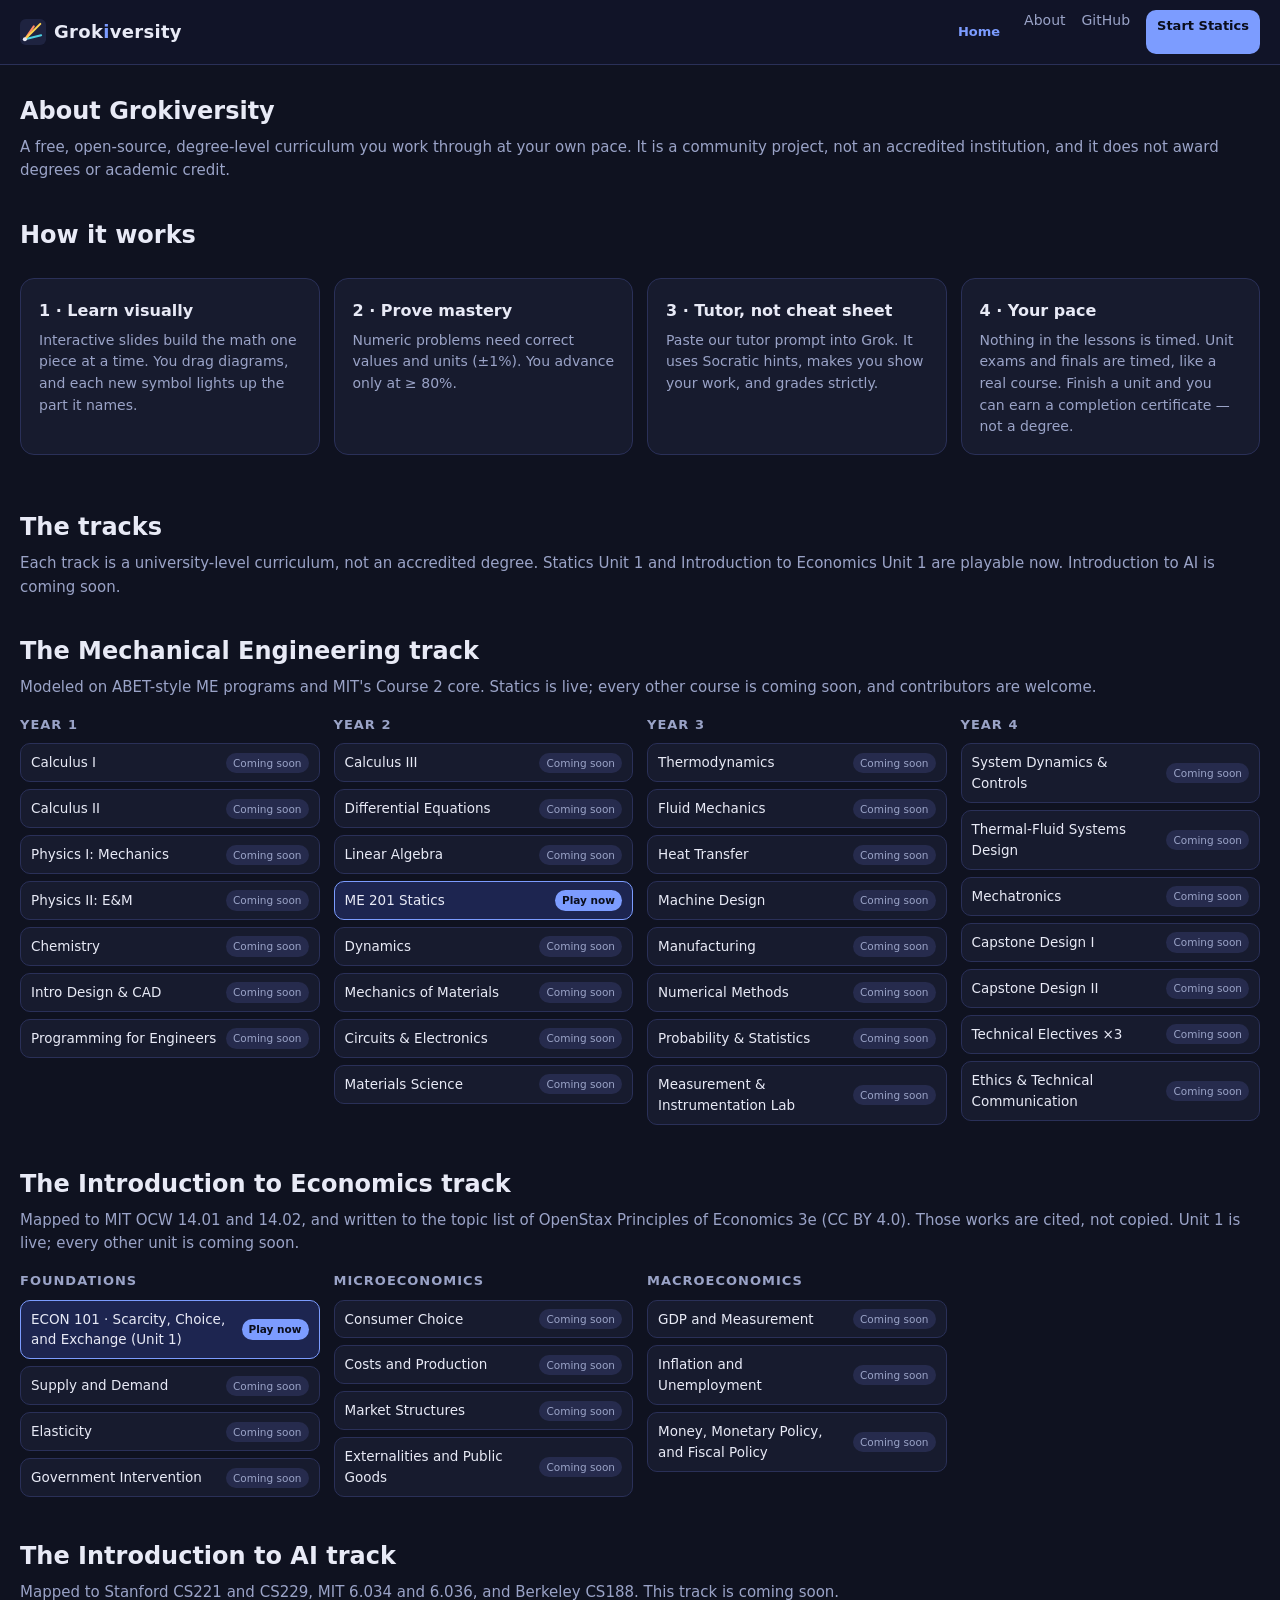
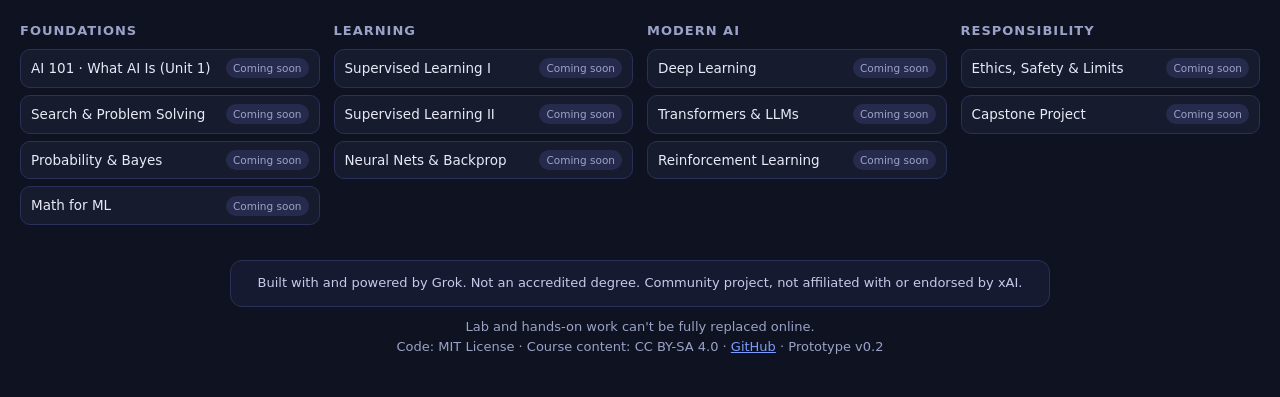
==== commit dc301aab: "Add unit overviews, rename the project to Grokiversity, and update the disclaimer. Bare unit URLs no" ====
--- a/prototype/about.html
+++ b/prototype/about.html
@@ -5,40 +5,40 @@
 <meta name="viewport" content="width=device-width, initial-scale=1, viewport-fit=cover">
 <meta http-equiv="Cache-Control" content="no-cache, no-store, must-revalidate">
 <meta http-equiv="Pragma" content="no-cache">
-<title>About — Grokeversity</title>
-<meta name="description" content="How Grokeversity works, and the Mechanical Engineering, Introduction to Economics, and Introduction to AI curricula. A community project; not an accredited degree.">
+<title>About — Grokiversity</title>
+<meta name="description" content="How Grokiversity works, and the Mechanical Engineering, Introduction to Economics, and Introduction to AI curricula. Built with and powered by Grok. Not an accredited degree. Community project, not affiliated with or endorsed by xAI.">
 <meta name="theme-color" content="#0f1220">
 <meta property="og:type" content="website">
-<meta property="og:site_name" content="Grokeversity">
-<meta property="og:title" content="About — Grokeversity">
-<meta property="og:description" content="How Grokeversity works, and the Mechanical Engineering, Introduction to Economics, and Introduction to AI curricula. Free and open source. Not an accredited degree.">
-<meta property="og:image" content="https://ankela.github.io/grokeversity/assets/og.png">
+<meta property="og:site_name" content="Grokiversity">
+<meta property="og:title" content="About — Grokiversity">
+<meta property="og:description" content="How Grokiversity works, and the Mechanical Engineering, Introduction to Economics, and Introduction to AI curricula. Free and open source. Built with and powered by Grok. Not an accredited degree. Community project, not affiliated with or endorsed by xAI.">
+<meta property="og:image" content="https://ankela.github.io/grokiversity/assets/og.png">
 <meta property="og:image:width" content="1200">
 <meta property="og:image:height" content="630">
-<meta property="og:image:alt" content="Grokeversity: Mechanical Engineering, Introduction to Economics, and Introduction to AI. Interactive, university-level lessons.">
-<meta property="og:url" content="https://ankela.github.io/grokeversity/about.html">
+<meta property="og:image:alt" content="Grokiversity: Mechanical Engineering, Introduction to Economics, and Introduction to AI. Interactive, university-level lessons.">
+<meta property="og:url" content="https://ankela.github.io/grokiversity/about.html">
 <meta name="twitter:card" content="summary_large_image">
-<meta name="twitter:title" content="About — Grokeversity">
-<meta name="twitter:description" content="How Grokeversity works, and the Mechanical Engineering, Introduction to Economics, and Introduction to AI curricula.">
-<meta name="twitter:image" content="https://ankela.github.io/grokeversity/assets/og.png">
+<meta name="twitter:title" content="About — Grokiversity">
+<meta name="twitter:description" content="How Grokiversity works, and the Mechanical Engineering, Introduction to Economics, and Introduction to AI curricula.">
+<meta name="twitter:image" content="https://ankela.github.io/grokiversity/assets/og.png">
 <link rel="icon" href="assets/favicon.svg" type="image/svg+xml">
 <link rel="icon" href="assets/favicon-32.png" sizes="32x32" type="image/png">
 <link rel="apple-touch-icon" href="assets/apple-touch-icon.png">
-<link rel="stylesheet" href="app.css?v=8d69e811">
+<link rel="stylesheet" href="app.css?v=15ab8611">
 </head>
 <body class="about">
 <header class="top">
-  <a class="logo" href="./"><img src="assets/favicon.svg" alt=""><span>Grok<b>e</b>versity</span></a>
+  <a class="logo" href="./"><img src="assets/favicon.svg" alt=""><span>Grok<b>i</b>versity</span></a>
   <nav>
     <a class="home-link" href="./">Home</a>
     <a href="about.html" aria-current="page">About</a>
-    <a href="https://github.com/ANKELA/grokeversity" rel="noopener noreferrer">GitHub</a>
-    <a class="btn sm" href="statics/unit-1.html?v=8d69e811">Start Statics</a>
+    <a href="https://github.com/ANKELA/grokiversity" rel="noopener noreferrer">GitHub</a>
+    <a class="btn sm" href="statics/unit-1.html?v=15ab8611">Start Statics</a>
   </nav>
 </header>
 
 <div class="wrap about-page">
-  <h1 class="sec-title" style="margin-top:28px">About Grokeversity</h1>
+  <h1 class="sec-title" style="margin-top:28px">About Grokiversity</h1>
   <p class="sec-sub">A free, open-source, degree-level curriculum you work through at your own pace. It is a community project, not an accredited institution, and it does not award degrees or academic credit.</p>
 
   <h2 class="sec-title" id="how">How it works</h2>
@@ -66,9 +66,10 @@
 </div>
 
 <footer>
-  <div class="disc"><b>Honest disclaimer:</b> Grokeversity is an independent, open-source community project. It is <b>not affiliated with, sponsored by or endorsed by xAI</b> or any university. It is <b>not an accredited institution</b> and does not award degrees or academic credit. The ME, Introduction to Economics, and Introduction to AI tracks are degree-equivalent <i>curricula</i>, and completion certificates are not degrees. Lab and hands-on work can't be fully replaced online.</div>
-  <div>Code: MIT License · Course content: CC BY-SA 4.0 · <a href="https://github.com/ANKELA/grokeversity" rel="noopener noreferrer">GitHub</a> · Prototype v0.2</div>
+  <div class="disc">Built with and powered by Grok. Not an accredited degree. Community project, not affiliated with or endorsed by xAI.</div>
+  <div>Lab and hands-on work can't be fully replaced online.</div>
+  <div>Code: MIT License · Course content: CC BY-SA 4.0 · <a href="https://github.com/ANKELA/grokiversity" rel="noopener noreferrer">GitHub</a> · Prototype v0.2</div>
 </footer>
-<script src="app.js?v=8d69e811"></script>
+<script src="app.js?v=15ab8611"></script>
 </body>
 </html>
--- a/prototype/app.css
+++ b/prototype/app.css
@@ -630,3 +630,136 @@
 .cs-shade{fill:#4dd0e1;fill-opacity:.28}
 .ps-shade{fill:#ff8a65;fill-opacity:.28}
 .xs-shade{fill:#ffd54f;fill-opacity:.28}
+
+/* ---- unit overview (first screen, not a concept slide) ---- */
+.unit-overview{
+  position:absolute;
+  inset:0;
+  overflow:hidden;
+  min-height:0;
+  display:flex;
+  flex-direction:column;
+  background:var(--panel);
+  z-index:3;
+}
+.unit-overview[hidden]{display:none !important}
+.overview-slide{
+  flex:1 1 auto;
+  min-height:0;
+  overflow:auto;
+  overscroll-behavior:contain;
+  padding:8px 14px 10px;
+  display:flex;
+  flex-direction:column;
+  gap:6px;
+}
+.overview-slide h1{
+  font-size:clamp(18px, 4.6vw, 26px);
+  line-height:1.15;
+  margin:0;
+  letter-spacing:-.3px;
+}
+.overview-kicker{
+  margin:0;
+  font-size:11px;
+  letter-spacing:.06em;
+  text-transform:uppercase;
+  color:var(--mute);
+}
+.overview-lead{
+  margin:0;
+  font-size:13.5px;
+  line-height:1.4;
+  color:#c5cae9;
+}
+.overview-slide h2{
+  font-size:11px;
+  letter-spacing:.05em;
+  text-transform:uppercase;
+  color:var(--mute);
+  margin:4px 0 0;
+}
+.overview-grid{display:flex; flex-direction:column; gap:6px; min-height:0}
+.overview-concepts{display:flex; flex-direction:column; gap:4px; margin:0; padding:0; list-style:none}
+.overview-c{
+  display:flex;
+  align-items:center;
+  gap:8px;
+  width:100%;
+  text-align:left;
+  background:var(--bg);
+  border:1px solid var(--line);
+  border-radius:10px;
+  padding:6px 10px;
+  color:inherit;
+  min-height:40px;
+  font:inherit;
+  cursor:pointer;
+}
+.overview-c .n{flex:0 0 1.2em; color:var(--acc); font-weight:700}
+.overview-c .t{flex:1; min-width:0}
+.overview-c .st{flex:0 0 auto; color:var(--mute); font-size:13px}
+.overview-c.locked{opacity:.55; cursor:default}
+.overview-c:not(.locked):hover{border-color:var(--acc); background:#1d2550}
+.overview-outcomes{margin:0; padding-left:1.15em; font-size:13.5px; line-height:1.4}
+.overview-outcomes li{margin:0 0 2px}
+.overview-meta, .overview-how{
+  margin:0;
+  font-size:12.5px;
+  line-height:1.4;
+  color:var(--mute);
+}
+.overview-slide > *{flex-shrink:0}
+.overview-start{
+  align-self:stretch;
+  margin-top:auto;
+  font-size:17px;
+  min-height:46px;
+  padding:10px 18px;
+}
+@media (max-width:719px){
+  .overview-slide{padding:6px 12px 8px; gap:4px}
+  .overview-lead{font-size:12.5px; line-height:1.32}
+  .overview-c{min-height:32px; padding:4px 8px; border-radius:8px}
+  .overview-outcomes{font-size:12.5px; line-height:1.32}
+  .overview-meta, .overview-how{font-size:11.5px; line-height:1.32}
+  .overview-slide h2{margin:2px 0 0}
+  .overview-start{min-height:42px; font-size:16px; padding:8px 16px}
+}
+@media (min-width:720px){
+  .overview-slide{padding:14px 22px 16px; gap:8px}
+  .overview-lead{font-size:15px; max-width:42em}
+  .overview-grid{display:grid; grid-template-columns:1fr 1fr; gap:10px 24px; align-items:start}
+  .overview-c{min-height:44px}
+}
+/* Intro AI: first viewport is the overview; the long lesson stays off-screen until Start */
+html.ai-overview-open, html.ai-overview-open body{
+  height:100%;
+  overflow:hidden;
+  overscroll-behavior:none;
+}
+html.ai-overview-open body{
+  display:flex;
+  flex-direction:column;
+  margin:0;
+}
+html.ai-overview-open .top{flex:0 0 auto}
+html.ai-overview-open .course-hero,
+html.ai-overview-open .player,
+html.ai-overview-open footer,
+html.ai-overview-open #funBar,
+html.ai-overview-open .fun-bar{display:none !important}
+
+.unit-overview.ai-overview{display:none;}
+html.ai-overview-open .unit-overview.ai-overview{display:flex;}
+html.ai-overview-open .unit-overview{
+  position:relative;
+  flex:1 1 0;
+  min-height:0;
+  inset:auto;
+  width:100%;
+  max-width:720px;
+  margin:0 auto;
+  align-self:stretch;
+}
+body.ai-started .course-hero{display:none}
